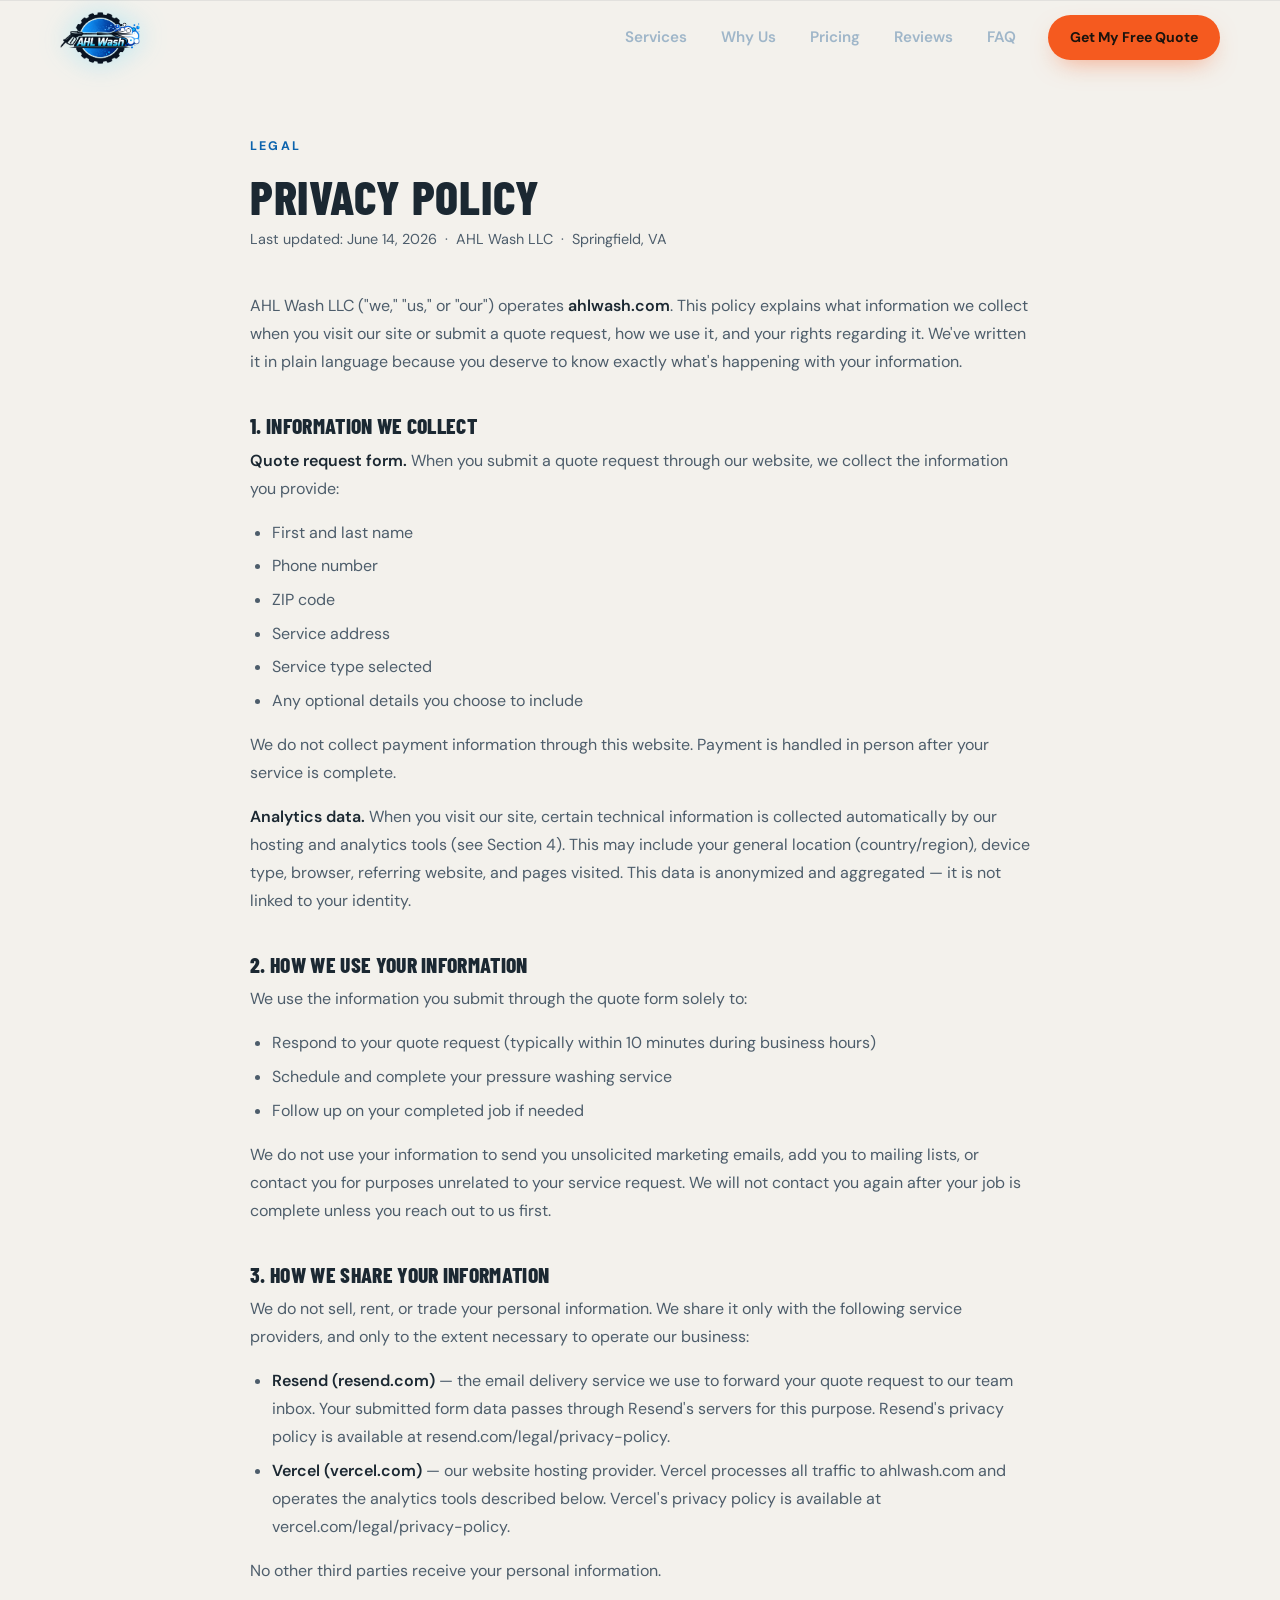
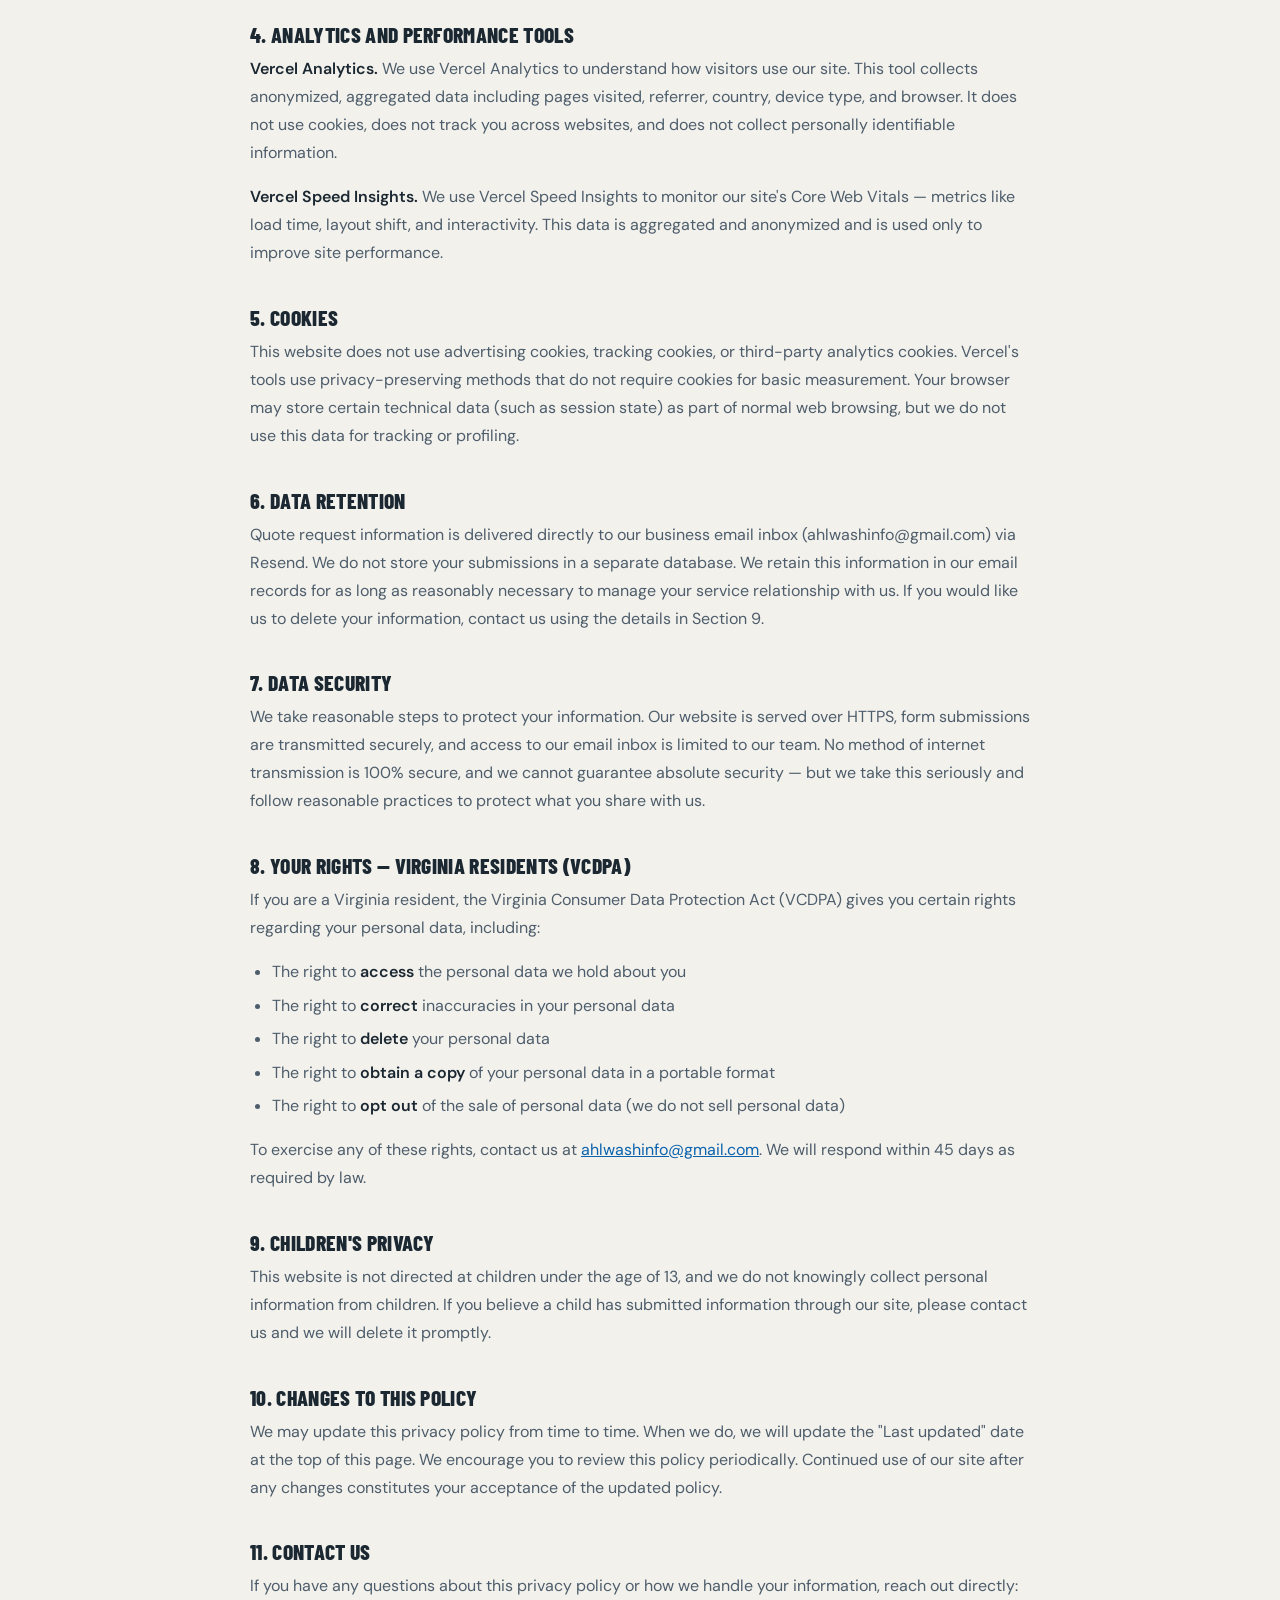
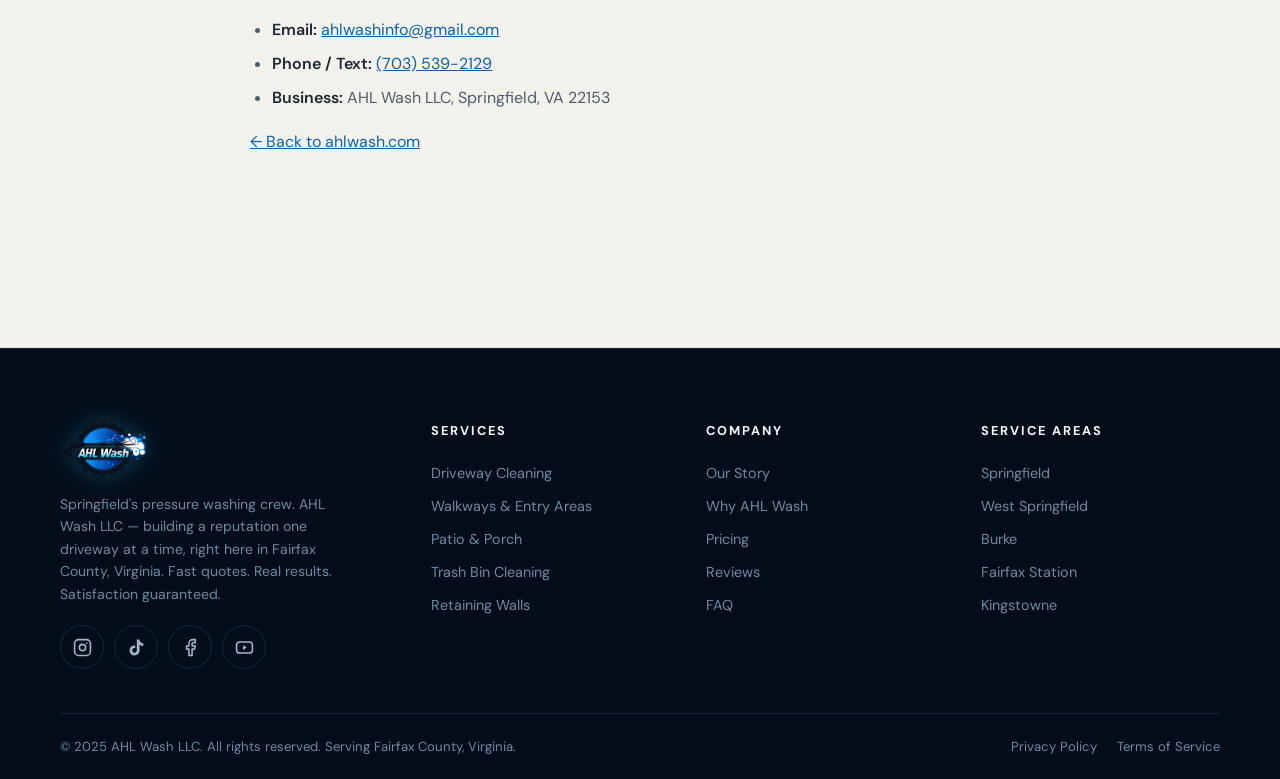
==== privacy.html @ 6c6d65f2 "Add privacy policy page and wire up footer link - privacy.html: full VCDPA-compliant policy covering" ====
<!DOCTYPE html>
<html lang="en">
<head>
  <meta charset="UTF-8">
  <meta name="viewport" content="width=device-width, initial-scale=1.0">
  <title>Privacy Policy | AHL Wash LLC</title>
  <meta name="description" content="Privacy policy for AHL Wash LLC — Springfield, VA pressure washing. Learn how we collect, use, and protect your information.">
  <meta name="robots" content="noindex, follow">
  <link rel="canonical" href="https://ahlwash.com/privacy.html">
  <link rel="icon" type="image/png" href="AHL_Wash.png">

  <link rel="preconnect" href="https://fonts.googleapis.com">
  <link rel="preconnect" href="https://fonts.gstatic.com" crossorigin>
  <link href="https://fonts.googleapis.com/css2?family=Barlow+Condensed:wght@600;700;800;900&family=DM+Sans:wght@300;400;500;600;700&display=swap" rel="stylesheet">

  <link rel="stylesheet" href="styles.css">
</head>
<body>

<a class="skip-link" href="#main">Skip to content</a>

<!-- ============ NAV ============ -->
<header class="nav" id="nav">
  <div class="nav-inner container">
    <a href="/" class="brand" aria-label="AHL Wash — home">
      <img src="AHL_Wash_Transparent.png" alt="AHL Wash logo">
    </a>

    <nav class="nav-links" id="navLinks" aria-label="Main navigation">
      <a href="/#services">Services</a>
      <a href="/#why-us">Why Us</a>
      <a href="/#pricing">Pricing</a>
      <a href="/#testimonials">Reviews</a>
      <a href="/#faq">FAQ</a>
      <a href="/#quote" class="btn btn-primary nav-cta">Get My Free Quote</a>
    </nav>

    <button class="hamburger" id="hamburger" aria-label="Open menu" aria-expanded="false" aria-controls="navLinks">
      <span></span><span></span><span></span>
    </button>
  </div>
</header>

<main id="main">

<section class="section light">
  <div class="container">
    <div class="prose">
      <p class="tag">Legal</p>
      <h1>Privacy Policy</h1>
      <p class="prose-meta">Last updated: June 14, 2026 &nbsp;·&nbsp; AHL Wash LLC &nbsp;·&nbsp; Springfield, VA</p>

      <p>AHL Wash LLC ("we," "us," or "our") operates <strong>ahlwash.com</strong>. This policy explains what information we collect when you visit our site or submit a quote request, how we use it, and your rights regarding it. We've written it in plain language because you deserve to know exactly what's happening with your information.</p>

      <h2>1. Information We Collect</h2>
      <p><strong>Quote request form.</strong> When you submit a quote request through our website, we collect the information you provide:</p>
      <ul>
        <li>First and last name</li>
        <li>Phone number</li>
        <li>ZIP code</li>
        <li>Service address</li>
        <li>Service type selected</li>
        <li>Any optional details you choose to include</li>
      </ul>
      <p>We do not collect payment information through this website. Payment is handled in person after your service is complete.</p>

      <p><strong>Analytics data.</strong> When you visit our site, certain technical information is collected automatically by our hosting and analytics tools (see Section 4). This may include your general location (country/region), device type, browser, referring website, and pages visited. This data is anonymized and aggregated — it is not linked to your identity.</p>

      <h2>2. How We Use Your Information</h2>
      <p>We use the information you submit through the quote form solely to:</p>
      <ul>
        <li>Respond to your quote request (typically within 10 minutes during business hours)</li>
        <li>Schedule and complete your pressure washing service</li>
        <li>Follow up on your completed job if needed</li>
      </ul>
      <p>We do not use your information to send you unsolicited marketing emails, add you to mailing lists, or contact you for purposes unrelated to your service request. We will not contact you again after your job is complete unless you reach out to us first.</p>

      <h2>3. How We Share Your Information</h2>
      <p>We do not sell, rent, or trade your personal information. We share it only with the following service providers, and only to the extent necessary to operate our business:</p>
      <ul>
        <li><strong>Resend (resend.com)</strong> — the email delivery service we use to forward your quote request to our team inbox. Your submitted form data passes through Resend's servers for this purpose. Resend's privacy policy is available at resend.com/legal/privacy-policy.</li>
        <li><strong>Vercel (vercel.com)</strong> — our website hosting provider. Vercel processes all traffic to ahlwash.com and operates the analytics tools described below. Vercel's privacy policy is available at vercel.com/legal/privacy-policy.</li>
      </ul>
      <p>No other third parties receive your personal information.</p>

      <h2>4. Analytics and Performance Tools</h2>
      <p><strong>Vercel Analytics.</strong> We use Vercel Analytics to understand how visitors use our site. This tool collects anonymized, aggregated data including pages visited, referrer, country, device type, and browser. It does not use cookies, does not track you across websites, and does not collect personally identifiable information.</p>
      <p><strong>Vercel Speed Insights.</strong> We use Vercel Speed Insights to monitor our site's Core Web Vitals — metrics like load time, layout shift, and interactivity. This data is aggregated and anonymized and is used only to improve site performance.</p>

      <h2>5. Cookies</h2>
      <p>This website does not use advertising cookies, tracking cookies, or third-party analytics cookies. Vercel's tools use privacy-preserving methods that do not require cookies for basic measurement. Your browser may store certain technical data (such as session state) as part of normal web browsing, but we do not use this data for tracking or profiling.</p>

      <h2>6. Data Retention</h2>
      <p>Quote request information is delivered directly to our business email inbox (ahlwashinfo@gmail.com) via Resend. We do not store your submissions in a separate database. We retain this information in our email records for as long as reasonably necessary to manage your service relationship with us. If you would like us to delete your information, contact us using the details in Section 9.</p>

      <h2>7. Data Security</h2>
      <p>We take reasonable steps to protect your information. Our website is served over HTTPS, form submissions are transmitted securely, and access to our email inbox is limited to our team. No method of internet transmission is 100% secure, and we cannot guarantee absolute security — but we take this seriously and follow reasonable practices to protect what you share with us.</p>

      <h2>8. Your Rights — Virginia Residents (VCDPA)</h2>
      <p>If you are a Virginia resident, the Virginia Consumer Data Protection Act (VCDPA) gives you certain rights regarding your personal data, including:</p>
      <ul>
        <li>The right to <strong>access</strong> the personal data we hold about you</li>
        <li>The right to <strong>correct</strong> inaccuracies in your personal data</li>
        <li>The right to <strong>delete</strong> your personal data</li>
        <li>The right to <strong>obtain a copy</strong> of your personal data in a portable format</li>
        <li>The right to <strong>opt out</strong> of the sale of personal data (we do not sell personal data)</li>
      </ul>
      <p>To exercise any of these rights, contact us at <a href="mailto:ahlwashinfo@gmail.com">ahlwashinfo@gmail.com</a>. We will respond within 45 days as required by law.</p>

      <h2>9. Children's Privacy</h2>
      <p>This website is not directed at children under the age of 13, and we do not knowingly collect personal information from children. If you believe a child has submitted information through our site, please contact us and we will delete it promptly.</p>

      <h2>10. Changes to This Policy</h2>
      <p>We may update this privacy policy from time to time. When we do, we will update the "Last updated" date at the top of this page. We encourage you to review this policy periodically. Continued use of our site after any changes constitutes your acceptance of the updated policy.</p>

      <h2>11. Contact Us</h2>
      <p>If you have any questions about this privacy policy or how we handle your information, reach out directly:</p>
      <ul>
        <li><strong>Email:</strong> <a href="mailto:ahlwashinfo@gmail.com">ahlwashinfo@gmail.com</a></li>
        <li><strong>Phone / Text:</strong> <a href="tel:+17035392129">(703) 539-2129</a></li>
        <li><strong>Business:</strong> AHL Wash LLC, Springfield, VA 22153</li>
      </ul>

      <p><a href="/">← Back to ahlwash.com</a></p>
    </div>
  </div>
</section>

</main>

<!-- ============ FOOTER ============ -->
<footer class="footer">
  <div class="container footer-grid">
    <div class="footer-brand">
      <a href="/" aria-label="AHL Wash — home">
        <img src="AHL_Wash_Transparent.png" alt="AHL Wash logo">
      </a>
      <p>Springfield's pressure washing crew. AHL Wash LLC — building a reputation one driveway at a time, right here in Fairfax County, Virginia. Fast quotes. Real results. Satisfaction guaranteed.</p>
      <div class="socials">
        <a href="https://instagram.com/ahlwash" aria-label="Instagram" target="_blank" rel="noopener">
          <svg viewBox="0 0 24 24" aria-hidden="true"><rect x="2" y="2" width="20" height="20" rx="5"/><circle cx="12" cy="12" r="4"/><circle cx="17.5" cy="6.5" r="1" fill="currentColor" stroke="none"/></svg>
        </a>
        <a href="#" aria-label="TikTok" target="_blank" rel="noopener">
          <svg viewBox="0 0 24 24" aria-hidden="true" class="fill"><path d="M19.59 6.69a4.83 4.83 0 0 1-3.77-4.25V2h-3.45v13.67a2.89 2.89 0 0 1-5.2 1.74 2.89 2.89 0 0 1 2.31-4.64 2.93 2.93 0 0 1 .88.13V9.4a6.84 6.84 0 0 0-1-.05A6.33 6.33 0 0 0 5 20.1a6.34 6.34 0 0 0 10.86-4.43v-7a8.16 8.16 0 0 0 4.77 1.52v-3.4a4.85 4.85 0 0 1-1-.1z"/></svg>
        </a>
        <a href="#" aria-label="Facebook" target="_blank" rel="noopener">
          <svg viewBox="0 0 24 24" aria-hidden="true"><path d="M18 2h-3a5 5 0 0 0-5 5v3H7v4h3v8h4v-8h3l1-4h-4V7a1 1 0 0 1 1-1h3z"/></svg>
        </a>
        <a href="#" aria-label="YouTube" target="_blank" rel="noopener">
          <svg viewBox="0 0 24 24" aria-hidden="true"><rect x="2" y="5" width="20" height="14" rx="4"/><path d="m10 9 5 3-5 3z" fill="currentColor" stroke="none"/></svg>
        </a>
      </div>
    </div>

    <nav class="footer-col" aria-label="Services">
      <h4>Services</h4>
      <a href="/#services">Driveway Cleaning</a>
      <a href="/#services">Walkways &amp; Entry Areas</a>
      <a href="/#services">Patio &amp; Porch</a>
      <a href="/#services">Trash Bin Cleaning</a>
      <a href="/#services">Retaining Walls</a>
    </nav>

    <nav class="footer-col" aria-label="Company">
      <h4>Company</h4>
      <a href="/#about">Our Story</a>
      <a href="/#why-us">Why AHL Wash</a>
      <a href="/#pricing">Pricing</a>
      <a href="/#testimonials">Reviews</a>
      <a href="/#faq">FAQ</a>
    </nav>

    <nav class="footer-col" aria-label="Service areas">
      <h4>Service Areas</h4>
      <a href="/#areas">Springfield</a>
      <a href="/#areas">West Springfield</a>
      <a href="/#areas">Burke</a>
      <a href="/#areas">Fairfax Station</a>
      <a href="/#areas">Kingstowne</a>
    </nav>
  </div>

  <div class="container footer-bottom">
    <p>© 2025 AHL Wash LLC. All rights reserved. Serving Fairfax County, Virginia.</p>
    <div class="footer-legal">
      <a href="/privacy.html">Privacy Policy</a>
      <a href="#">Terms of Service</a>
    </div>
  </div>
</footer>

<script src="script.js"></script>
<script defer src="/_vercel/insights/script.js"></script>
<script defer src="/_vercel/speed-insights/script.js"></script>
</body>
</html>
---- styles.css ----
/* ============================================================
   AHL WASH — ahlwash.com
   Premium industrial-meets-tech · dark navy / blue / cyan
   Mobile-first · Barlow Condensed (display) + DM Sans (body)
   ============================================================ */

:root {
  --bg-0: #04101f;
  --bg-1: #071a2d;
  --bg-2: #0c2338;
  --bg-card: #0d2236;
  --ink: #f2f7fc;
  --muted: #9fb6c9;
  --muted-2: #6d8aa3;
  --cyan: #38cdf8;
  --blue: #1f7ae0;
  --blue-deep: #0b4fb3;
  --gradient: linear-gradient(135deg, #38cdf8 0%, #1f7ae0 100%);
  --line: rgba(94, 170, 228, 0.16);
  --line-strong: rgba(56, 205, 248, 0.4);
  --danger: #ff7676;
  --glow: 0 0 50px -12px rgba(56, 205, 248, 0.22);
  --shadow: 0 24px 60px -24px rgba(0, 0, 0, 0.65);
  /* light "clean concrete" sections */
  --paper: #f3f1ec;
  --paper-card: #ffffff;
  --ink-d: #1b2832;
  --muted-d: #4d5d6b;
  --line-d: rgba(27, 40, 50, 0.13);
  --blue-link: #0b63ad;
  --shadow-light: 0 14px 34px -16px rgba(27, 40, 50, 0.25);
  /* safety orange — action color */
  --orange: #f55a1f;
  --orange-hover: #e04e15;
  --orange-ink: #1b130d;
  --orange-deep: #c2410c;
  --radius: 16px;
  --font-display: "Barlow Condensed", "Arial Narrow", sans-serif;
  --font-body: "DM Sans", system-ui, sans-serif;
  --nav-h: 76px;
}

/* ---------- Reset / base ---------- */
*, *::before, *::after { box-sizing: border-box; margin: 0; padding: 0; }

html {
  scroll-behavior: smooth;
  scroll-padding-top: calc(var(--nav-h) + 12px);
}

body {
  background: var(--bg-0);
  color: var(--ink);
  font-family: var(--font-body);
  font-size: 1rem;
  line-height: 1.6;
  -webkit-font-smoothing: antialiased;
  overflow-x: hidden;
}

img { max-width: 100%; display: block; }

a { color: var(--cyan); text-decoration: none; }

h1, h2, h3 {
  font-family: var(--font-display);
  text-transform: uppercase;
  letter-spacing: 0.015em;
  line-height: 1.05;
  font-weight: 800;
}

ul[role="list"], ol[role="list"] { list-style: none; }

button { font: inherit; color: inherit; background: none; border: 0; cursor: pointer; }

:focus-visible {
  outline: 2px solid var(--cyan);
  outline-offset: 3px;
  border-radius: 4px;
}

::selection { background: rgba(56, 205, 248, 0.35); }

.container { width: min(1160px, 92%); margin-inline: auto; }

.skip-link {
  position: absolute; top: -60px; left: 16px; z-index: 200;
  background: var(--bg-2); color: var(--ink);
  padding: 12px 18px; border-radius: 8px; border: 1px solid var(--line-strong);
  transition: top 0.2s ease;
}
.skip-link:focus { top: 12px; }

/* ---------- Buttons ---------- */
.btn {
  display: inline-flex; align-items: center; justify-content: center; gap: 8px;
  font-family: var(--font-body); font-weight: 700; font-size: 0.95rem;
  padding: 14px 26px; border-radius: 999px; min-height: 48px;
  cursor: pointer; border: 0; text-align: center;
  transition: transform 0.2s ease, box-shadow 0.25s ease, background 0.25s ease, border-color 0.25s ease;
}
.btn-primary {
  background: var(--orange); color: var(--orange-ink);
  box-shadow: 0 10px 26px -10px rgba(245, 90, 31, 0.55);
}
.btn-primary:hover {
  transform: translateY(-2px);
  background: var(--orange-hover);
  box-shadow: 0 14px 32px -10px rgba(245, 90, 31, 0.6);
}
.btn-ghost {
  background: transparent; color: var(--ink);
  border: 1px solid var(--line-strong);
}
.btn-ghost:hover {
  transform: translateY(-2px);
  border-color: var(--cyan);
  box-shadow: var(--glow);
}
.btn-block { width: 100%; }

/* ---------- Badges / tags ---------- */
.badge {
  display: inline-flex; align-items: center; gap: 8px;
  font-size: 0.78rem; font-weight: 700; letter-spacing: 0.12em; text-transform: uppercase;
  color: var(--cyan);
  background: rgba(56, 205, 248, 0.08);
  border: 1px solid rgba(56, 205, 248, 0.3);
  border-radius: 999px;
  padding: 8px 16px;
}
.badge .ico { width: 14px; height: 14px; }
.badge-dot {
  width: 8px; height: 8px; border-radius: 50%;
  background: var(--orange);
  box-shadow: 0 0 10px 2px rgba(245, 90, 31, 0.6);
  animation: pulse 2.2s ease-in-out infinite;
}
@keyframes pulse {
  0%, 100% { opacity: 1; }
  50% { opacity: 0.45; }
}

.tag {
  font-size: 0.78rem; font-weight: 700; letter-spacing: 0.18em; text-transform: uppercase;
  color: var(--cyan); margin-bottom: 10px;
}

/* ---------- Icons ---------- */
.ico, .card-icon svg, .tile-icon svg, .stars svg, .socials svg, .chev,
.ba-placeholder svg, .success-check svg {
  fill: none; stroke: currentColor; stroke-width: 2;
  stroke-linecap: round; stroke-linejoin: round;
}
.stars svg { fill: #ffc24b; stroke: none; }

/* ---------- Sections ---------- */
.section { padding-block: clamp(72px, 9vw, 116px); }
.section.alt { background: var(--bg-1); }

.section-head { text-align: center; max-width: 720px; margin: 0 auto clamp(40px, 5vw, 64px); }
.section-head h2 { font-size: clamp(2.1rem, 5vw, 3.1rem); }
.section-sub { color: var(--muted); margin-top: 14px; font-size: 1.02rem; }

/* ---------- Reveal animations ---------- */
.reveal {
  opacity: 0;
  transform: translateY(26px);
  transition: opacity 0.65s ease, transform 0.65s ease;
}
.reveal.visible { opacity: 1; transform: none; }
.delay-1 { transition-delay: 0.1s; }
.delay-2 { transition-delay: 0.2s; }
.delay-3 { transition-delay: 0.3s; }

/* ============================================================
   NAV
   ============================================================ */
.nav {
  position: fixed; inset: 0 0 auto 0; z-index: 100;
  height: var(--nav-h);
  background: transparent;
  transition: background 0.35s ease, box-shadow 0.35s ease, border-color 0.35s ease;
  border-bottom: 1px solid transparent;
}
.nav.scrolled {
  background: rgba(4, 14, 27, 0.88);
  backdrop-filter: blur(14px);
  -webkit-backdrop-filter: blur(14px);
  border-bottom-color: var(--line);
  box-shadow: 0 12px 30px -18px rgba(0, 0, 0, 0.8);
}

.nav-inner { display: flex; align-items: center; justify-content: space-between; height: 100%; }

.brand { display: inline-flex; align-items: center; min-height: 44px; }
.brand img {
  height: 52px; width: auto;
  filter: drop-shadow(0 0 14px rgba(56, 205, 248, 0.35));
}
.brand-fallback, .footer-brand .brand-fallback {
  font-family: var(--font-display);
  font-size: 1.7rem; font-weight: 800; text-transform: uppercase; letter-spacing: 0.04em;
  color: var(--ink); align-items: center;
}
.brand-fallback b {
  background: var(--gradient);
  -webkit-background-clip: text; background-clip: text;
  -webkit-text-fill-color: transparent; color: transparent;
}

.nav-links {
  position: fixed; inset: var(--nav-h) 0 auto 0; z-index: 99;
  display: flex; flex-direction: column; gap: 4px;
  background: rgba(4, 14, 27, 0.97);
  backdrop-filter: blur(16px);
  -webkit-backdrop-filter: blur(16px);
  border-bottom: 1px solid var(--line);
  padding: 18px clamp(16px, 6vw, 40px) 26px;
  transform: translateY(-130%);
  transition: transform 0.35s ease;
  visibility: hidden;
}
.nav-links.open { transform: none; visibility: visible; }
.nav-links a:not(.btn) {
  color: var(--muted); font-weight: 600; font-size: 1.05rem;
  padding: 12px 4px; border-radius: 8px;
  transition: color 0.2s ease;
}
.nav-links a:not(.btn):hover, .nav-links a.active { color: var(--cyan); }
.nav-cta { margin-top: 10px; }

.hamburger {
  display: flex; flex-direction: column; justify-content: center; gap: 5px;
  width: 48px; height: 48px; padding: 12px;
  border-radius: 10px;
}
.hamburger span {
  display: block; height: 2px; width: 100%;
  background: var(--ink); border-radius: 2px;
  transition: transform 0.3s ease, opacity 0.3s ease;
}
.hamburger.open span:nth-child(1) { transform: translateY(7px) rotate(45deg); }
.hamburger.open span:nth-child(2) { opacity: 0; }
.hamburger.open span:nth-child(3) { transform: translateY(-7px) rotate(-45deg); }

body.no-scroll { overflow: hidden; }

@media (min-width: 1024px) {
  .nav-links {
    position: static; flex-direction: row; align-items: center; gap: 30px;
    background: none; border: 0; padding: 0;
    transform: none; visibility: visible;
    backdrop-filter: none; -webkit-backdrop-filter: none;
  }
  .nav-links a:not(.btn) { font-size: 0.95rem; padding: 6px 2px; }
  .nav-cta { margin-top: 0; padding: 11px 22px; min-height: 44px; font-size: 0.88rem; }
  .hamburger { display: none; }
}

/* ============================================================
   HERO — QUOTE-FIRST LANDING
   ============================================================ */
.hero {
  position: relative;
  min-height: 100svh;
  display: flex; align-items: center;
  padding-top: calc(var(--nav-h) + 36px);
  padding-bottom: 72px;
  background:
    radial-gradient(900px 500px at 85% -10%, rgba(31, 122, 224, 0.25), transparent 65%),
    linear-gradient(112deg, rgba(4, 16, 31, 0.94) 0%, rgba(4, 16, 31, 0.86) 45%, rgba(5, 26, 49, 0.82) 100%),
    url("images/our-setup.jpg") center 70% / cover no-repeat,
    var(--bg-0);
  overflow: hidden;
}
#particles {
  position: absolute; inset: 0;
  width: 100%; height: 100%;
  pointer-events: none;
}
.hero-inner {
  position: relative; z-index: 1;
  display: grid; gap: 48px;
  align-items: center;
}

.hero-copy .badge { margin-bottom: 22px; }

.hero h1 {
  font-size: clamp(2.7rem, 8.5vw, 4.4rem);
  line-height: 0.96;
}
.grad {
  background: var(--gradient);
  -webkit-background-clip: text; background-clip: text;
  -webkit-text-fill-color: transparent; color: transparent;
}

.hero-sub {
  color: var(--muted); font-size: 1.08rem; max-width: 520px;
  margin-top: 18px;
}

.trust {
  display: flex; flex-wrap: wrap; gap: 12px 22px;
  margin-top: 22px;
}
.trust li {
  display: inline-flex; align-items: center; gap: 8px;
  font-size: 0.92rem; font-weight: 600; color: var(--ink);
}
.trust .ico { width: 17px; height: 17px; color: var(--cyan); flex-shrink: 0; }

.hero-guarantee {
  margin-top: 28px;
  background: linear-gradient(160deg, rgba(13, 34, 54, 0.85), rgba(7, 22, 37, 0.9));
  border: 1px solid var(--line);
  border-left: 3px solid var(--cyan);
  border-radius: 12px;
  padding: 20px 22px;
  max-width: 520px;
}
.hg-badge {
  display: inline-flex; align-items: center; gap: 7px;
  font-size: 0.72rem; font-weight: 700; letter-spacing: 0.14em; text-transform: uppercase;
  color: var(--cyan); margin-bottom: 8px;
}
.hg-badge .ico { width: 13px; height: 13px; fill: var(--cyan); stroke: none; }
.hero-guarantee h2 { font-size: 1.5rem; margin-bottom: 6px; }
.hero-guarantee p { color: var(--muted); font-size: 0.92rem; }

.hero-more {
  display: inline-block; margin-top: 26px;
  color: var(--muted); font-weight: 600; font-size: 0.95rem;
  transition: color 0.2s ease;
}
.hero-more:hover { color: var(--cyan); }

/* ---------- Quote card ---------- */
.quote-card {
  position: relative;
  background: linear-gradient(165deg, rgba(14, 35, 56, 0.94), rgba(7, 21, 36, 0.97));
  border: 1px solid rgba(94, 170, 228, 0.25);
  border-radius: 20px;
  padding: clamp(24px, 4vw, 38px);
  box-shadow: var(--shadow), 0 0 70px -24px rgba(56, 205, 248, 0.35);
}
.quote-card::before {
  content: "";
  position: absolute; top: 0; left: 24px; right: 24px; height: 3px;
  background: var(--gradient);
  border-radius: 0 0 6px 6px;
}
.quote-title { font-size: clamp(1.7rem, 3.4vw, 2.2rem); }
.quote-sub { color: var(--muted); font-size: 0.94rem; margin: 10px 0 24px; }

.form-grid { display: grid; grid-template-columns: 1fr 1fr; gap: 14px 14px; }
.field { display: flex; flex-direction: column; }
.field.full { grid-column: 1 / -1; }

.field label {
  font-size: 0.74rem; font-weight: 700; letter-spacing: 0.08em; text-transform: uppercase;
  color: var(--muted); margin-bottom: 7px;
}
.field .optional { color: var(--muted-2); text-transform: none; letter-spacing: 0; font-weight: 500; }

.field input, .field select, .field textarea {
  font-family: var(--font-body); font-size: 16px;
  color: var(--ink);
  background: rgba(4, 16, 31, 0.65);
  border: 1px solid rgba(120, 165, 200, 0.28);
  border-radius: 10px;
  padding: 13px 14px;
  min-height: 48px;
  width: 100%;
  transition: border-color 0.2s ease, box-shadow 0.2s ease;
}
.field textarea { resize: vertical; min-height: 84px; }
.field input::placeholder, .field textarea::placeholder { color: var(--muted-2); }
.field input:focus, .field select:focus, .field textarea:focus {
  outline: none;
  border-color: var(--cyan);
  box-shadow: 0 0 0 3px rgba(56, 205, 248, 0.18);
}
.field select {
  appearance: none; -webkit-appearance: none;
  background-image: url("data:image/svg+xml,%3Csvg xmlns='http://www.w3.org/2000/svg' width='16' height='16' viewBox='0 0 24 24' fill='none' stroke='%239fb6c9' stroke-width='2' stroke-linecap='round' stroke-linejoin='round'%3E%3Cpath d='m6 9 6 6 6-6'/%3E%3C/svg%3E");
  background-repeat: no-repeat;
  background-position: right 14px center;
  padding-right: 40px;
}
.field select:invalid { color: var(--muted-2); }

.field.invalid input, .field.invalid select { border-color: var(--danger); }
.err { color: var(--danger); font-size: 0.78rem; margin-top: 5px; min-height: 0; }

.hp { position: absolute; left: -9999px; opacity: 0; height: 0; overflow: hidden; }

#quoteForm .btn-block { margin-top: 20px; font-size: 1.02rem; padding: 16px 26px; }

.form-fail {
  margin-top: 14px; font-size: 0.88rem; color: var(--danger);
  background: rgba(255, 118, 118, 0.08);
  border: 1px solid rgba(255, 118, 118, 0.3);
  border-radius: 10px; padding: 12px 14px;
}
.form-note { margin-top: 16px; font-size: 0.85rem; color: var(--muted); text-align: center; }
.form-note strong { color: var(--ink); }

/* Success state */
.form-success { text-align: center; padding: 36px 10px 24px; }
.success-check {
  width: 72px; height: 72px; margin: 0 auto 20px;
  display: flex; align-items: center; justify-content: center;
  background: var(--gradient); border-radius: 50%;
  box-shadow: var(--glow);
}
.success-check svg { width: 34px; height: 34px; color: #02101e; stroke-width: 3; }
.form-success h3 { font-size: 1.7rem; margin-bottom: 10px; }
.form-success p { color: var(--muted); font-size: 0.95rem; max-width: 380px; margin-inline: auto; }
.success-note { margin-top: 14px; }
.success-note strong { color: var(--ink); }

@media (min-width: 1024px) {
  .hero-inner { grid-template-columns: 1.05fr 0.95fr; gap: 56px; }
}

/* ============================================================
   STATS BAR
   ============================================================ */
.stats {
  background:
    linear-gradient(180deg, rgba(7, 26, 45, 0.93), rgba(4, 16, 31, 0.95)),
    url("images/line-texture.jpg") center / cover no-repeat,
    var(--bg-1);
  border-block: 1px solid var(--line);
  padding-block: 38px;
}
.stats-grid {
  display: grid; grid-template-columns: repeat(2, 1fr); gap: 28px 16px;
  text-align: center;
}
.stat-num {
  display: block;
  font-family: var(--font-display); font-weight: 800; font-size: clamp(2rem, 5vw, 2.7rem);
  color: #4fc9f5;
  line-height: 1.1;
}
.stat-label {
  display: block; margin-top: 4px;
  font-size: 0.78rem; font-weight: 600; letter-spacing: 0.12em; text-transform: uppercase;
  color: var(--muted);
}
@media (min-width: 768px) { .stats-grid { grid-template-columns: repeat(4, 1fr); } }

/* ============================================================
   SERVICES
   ============================================================ */
.services-grid { display: grid; gap: 20px; }

.card {
  position: relative;
  display: flex; flex-direction: column;
  background: var(--bg-card);
  border: 1px solid var(--line);
  border-radius: var(--radius);
  padding: 28px 26px 24px;
  overflow: hidden;
  transition: transform 0.25s ease, border-color 0.25s ease, box-shadow 0.3s ease;
}
.card::before {
  content: "";
  position: absolute; top: 0; left: 0; right: 0; height: 3px;
  background: var(--gradient);
  transform: scaleX(0); transform-origin: left;
  transition: transform 0.35s ease;
}
.card:hover {
  transform: translateY(-5px);
  border-color: var(--line-strong);
  box-shadow: var(--shadow), var(--glow);
}
.card:hover::before { transform: scaleX(1); }

.card-badge {
  position: absolute; top: 18px; right: 18px;
  font-size: 0.62rem; font-weight: 700; letter-spacing: 0.12em; text-transform: uppercase;
  color: var(--cyan);
  background: rgba(56, 205, 248, 0.1);
  border: 1px solid rgba(56, 205, 248, 0.28);
  border-radius: 999px;
  padding: 4px 10px;
}
.card-icon {
  width: 50px; height: 50px;
  display: flex; align-items: center; justify-content: center;
  background: rgba(56, 205, 248, 0.08);
  border: 1px solid rgba(56, 205, 248, 0.25);
  border-radius: 13px;
  color: var(--cyan);
  margin-bottom: 18px;
}
.card-icon svg { width: 25px; height: 25px; }
.card h3 { font-size: 1.45rem; margin-bottom: 10px; }
.card p { color: var(--muted); font-size: 0.93rem; flex-grow: 1; }
.card-price {
  flex-grow: 0 !important;
  margin-top: 18px; padding-top: 14px;
  border-top: 1px solid var(--line);
  color: var(--cyan) !important; font-weight: 700; font-size: 0.95rem !important;
}

@media (min-width: 640px) { .services-grid { grid-template-columns: repeat(2, 1fr); } }
@media (min-width: 1024px) { .services-grid { grid-template-columns: repeat(3, 1fr); } }

/* ============================================================
   WHY AHL WASH
   ============================================================ */
.why-grid { display: grid; gap: 28px; }

.why-tiles { display: grid; gap: 16px; }
.tile {
  background: var(--bg-card);
  border: 1px solid var(--line);
  border-radius: 14px;
  padding: 22px 20px;
  transition: transform 0.25s ease, border-color 0.25s ease, box-shadow 0.3s ease;
}
.tile:hover {
  transform: translateY(-3px);
  border-color: var(--line-strong);
  box-shadow: var(--glow);
}
.tile-icon {
  width: 40px; height: 40px;
  display: flex; align-items: center; justify-content: center;
  background: rgba(56, 205, 248, 0.08);
  border: 1px solid rgba(56, 205, 248, 0.25);
  border-radius: 10px;
  color: var(--cyan);
  margin-bottom: 12px;
}
.tile-icon svg { width: 20px; height: 20px; }
.tile h3 { font-size: 1.15rem; margin-bottom: 6px; }
.tile p { color: var(--muted); font-size: 0.87rem; }

.why-right { display: grid; gap: 20px; align-content: start; }

.guar-box {
  background: linear-gradient(160deg, rgba(11, 79, 179, 0.25), rgba(7, 21, 36, 0.9)), var(--bg-card);
  border: 1px solid var(--line-strong);
  border-radius: var(--radius);
  padding: 30px 28px;
  box-shadow: 0 0 60px -22px rgba(56, 205, 248, 0.4);
}
.guar-box .badge { margin-bottom: 16px; }
.guar-box .badge .ico { fill: var(--cyan); stroke: none; }
.guar-box h3 { font-size: clamp(1.7rem, 3vw, 2.1rem); margin-bottom: 12px; }
.guar-box p { color: var(--muted); font-size: 0.95rem; }
.guar-note {
  margin-top: 14px; padding-top: 14px;
  border-top: 1px solid var(--line);
  font-size: 0.85rem !important; color: var(--muted-2) !important;
}

.how-box {
  background: var(--bg-card);
  border: 1px solid var(--line);
  border-radius: var(--radius);
  padding: 28px;
}
.how-box > h3 { font-size: 1.4rem; margin-bottom: 20px; }
.steps { display: grid; gap: 18px; }
.steps li { display: flex; gap: 16px; align-items: flex-start; }
.step-num {
  flex-shrink: 0;
  width: 38px; height: 38px;
  display: flex; align-items: center; justify-content: center;
  background: var(--gradient); color: #02101e;
  font-family: var(--font-display); font-weight: 800; font-size: 1.15rem;
  border-radius: 50%;
  box-shadow: 0 6px 18px -6px rgba(31, 122, 224, 0.7);
}
.steps h4 { font-family: var(--font-body); font-size: 0.98rem; font-weight: 700; }
.steps p { color: var(--muted); font-size: 0.87rem; }

.setup-card {
  background: var(--bg-card);
  border: 1px solid var(--line);
  border-radius: var(--radius);
  overflow: hidden;
  transition: transform 0.25s ease, border-color 0.25s ease, box-shadow 0.3s ease;
}
.setup-card:hover {
  transform: translateY(-3px);
  border-color: var(--line-strong);
  box-shadow: var(--shadow), var(--glow);
}
.setup-card img {
  width: 100%; aspect-ratio: 16 / 9; object-fit: cover;
}
.setup-card figcaption {
  padding: 14px 18px;
  color: var(--muted); font-size: 0.88rem;
  border-top: 1px solid var(--line);
}

@media (min-width: 560px) { .why-tiles { grid-template-columns: repeat(2, 1fr); } }
@media (min-width: 1024px) { .why-grid { grid-template-columns: 1.1fr 0.9fr; align-items: start; } }

/* ============================================================
   BEFORE / AFTER
   ============================================================ */
.ba-panel {
  position: relative;
  display: grid; gap: 0;
  border: 1px solid var(--line);
  border-radius: var(--radius);
  overflow: hidden;
  box-shadow: var(--shadow);
}
.ba-side { position: relative; aspect-ratio: 16 / 10; min-height: 240px; }
.ba-before {
  background:
    repeating-linear-gradient(135deg, rgba(255,255,255,0.025) 0 12px, transparent 12px 24px),
    linear-gradient(160deg, #2b3540, #161d24);
}
.ba-after {
  background:
    repeating-linear-gradient(135deg, rgba(255,255,255,0.04) 0 12px, transparent 12px 24px),
    linear-gradient(160deg, #0e3e6e, #0a2540);
}
.ba-label {
  position: absolute; top: 16px; left: 16px; z-index: 2;
  font-family: var(--font-display); font-weight: 800; font-size: 0.95rem;
  letter-spacing: 0.14em; text-transform: uppercase;
  padding: 6px 14px; border-radius: 999px;
}
.ba-before .ba-label { background: rgba(0, 0, 0, 0.55); color: #c9d4dd; border: 1px solid rgba(255,255,255,0.15); }
.ba-after .ba-label { background: var(--gradient); color: #02101e; }
.ba-img {
  position: absolute; inset: 0;
  width: 100%; height: 100%;
  object-fit: cover;
}
.ba-before .ba-img { filter: saturate(0.85) contrast(0.98); }
.ba-divider {
  position: absolute; z-index: 3;
  background: var(--gradient);
  box-shadow: 0 0 18px 2px rgba(56, 205, 248, 0.55);
}
.ba-caption {
  text-align: center; margin-top: 16px;
  color: var(--muted); font-size: 0.9rem;
}
.ba-foot { text-align: center; margin-top: 36px; }

/* mobile: stacked, horizontal divider */
.ba-divider { left: 8%; right: 8%; top: 50%; height: 3px; transform: translateY(-50%); border-radius: 3px; }

@media (min-width: 640px) {
  .ba-panel { grid-template-columns: 1fr 1fr; }
  .ba-divider { left: 50%; right: auto; top: 6%; bottom: 6%; width: 3px; height: auto; transform: translateX(-50%); }
}

/* mini before/after cards */
.ba-mini-grid { display: grid; gap: 20px; margin-top: 36px; }
.ba-mini {
  background: var(--bg-card);
  border: 1px solid var(--line);
  border-radius: var(--radius);
  overflow: hidden;
  transition: transform 0.25s ease, border-color 0.25s ease, box-shadow 0.3s ease;
}
.ba-mini:hover {
  transform: translateY(-4px);
  border-color: var(--line-strong);
  box-shadow: var(--shadow), var(--glow);
}
.ba-mini-imgs {
  position: relative;
  display: grid; grid-template-columns: 1fr 1fr;
}
.ba-mini-imgs::after {
  content: "";
  position: absolute; left: 50%; top: 0; bottom: 0; width: 2px;
  transform: translateX(-50%);
  background: var(--gradient);
  box-shadow: 0 0 12px 1px rgba(56, 205, 248, 0.5);
}
.ba-mini-imgs .ba-side { aspect-ratio: 1 / 1; min-height: 0; }
.ba-mini-imgs .ba-label {
  top: 12px; left: 12px;
  font-size: 0.72rem; padding: 4px 10px;
}
.ba-mini figcaption {
  padding: 14px 18px;
  color: var(--muted); font-size: 0.88rem;
  border-top: 1px solid var(--line);
}
@media (min-width: 768px) { .ba-mini-grid { grid-template-columns: 1fr 1fr; } }

/* ============================================================
   PRICING
   ============================================================ */
.pricing-grid { display: grid; gap: 22px; align-items: stretch; }

.price-card {
  position: relative;
  display: flex; flex-direction: column;
  background: var(--bg-card);
  border: 1px solid var(--line);
  border-radius: 18px;
  padding: 34px 28px 28px;
  transition: transform 0.25s ease, border-color 0.25s ease, box-shadow 0.3s ease;
}
.price-card:hover {
  transform: translateY(-5px);
  border-color: var(--line-strong);
  box-shadow: var(--shadow), var(--glow);
}
.price-card h3 { font-size: 1.6rem; }
.price-range {
  font-family: var(--font-display); font-weight: 800; font-size: 2.5rem;
  color: #4fc9f5;
  margin: 10px 0 6px;
  line-height: 1.1;
}
.price-desc { color: var(--muted); font-size: 0.92rem; margin-bottom: 20px; }

.includes { display: grid; gap: 10px; margin-bottom: 20px; }
.includes li {
  position: relative;
  padding-left: 28px;
  color: var(--ink); font-size: 0.92rem;
}
.includes li::before {
  content: "";
  position: absolute; left: 0; top: 3px;
  width: 17px; height: 17px;
  background-image: url("data:image/svg+xml,%3Csvg xmlns='http://www.w3.org/2000/svg' viewBox='0 0 24 24' fill='none' stroke='%2338cdf8' stroke-width='2.5' stroke-linecap='round' stroke-linejoin='round'%3E%3Cpath d='M20 6 9 17l-5-5'/%3E%3C/svg%3E");
  background-size: contain; background-repeat: no-repeat;
}

.best-for {
  margin-top: auto;
  padding-top: 16px; margin-bottom: 20px;
  border-top: 1px solid var(--line);
  color: var(--muted-2); font-size: 0.84rem;
}
.best-for strong { color: var(--muted); }

.price-card.featured {
  border-color: var(--line-strong);
  box-shadow: 0 0 70px -22px rgba(56, 205, 248, 0.5), var(--shadow);
  padding-top: 52px;
}
.pop-banner {
  position: absolute; top: 0; left: 0; right: 0;
  background: var(--orange); color: var(--orange-ink);
  font-size: 0.74rem; font-weight: 800; letter-spacing: 0.16em; text-transform: uppercase;
  text-align: center;
  padding: 9px 0;
  border-radius: 17px 17px 0 0;
}

.addons { margin-top: 44px; }
.addons-label {
  text-align: center;
  font-size: 0.8rem; font-weight: 700; letter-spacing: 0.16em; text-transform: uppercase;
  color: var(--muted); margin-bottom: 16px;
}
.addons-grid { display: grid; grid-template-columns: repeat(2, 1fr); gap: 12px; }
.addon {
  display: flex; flex-direction: column; gap: 4px; align-items: center;
  background: var(--bg-card);
  border: 1px solid var(--line);
  border-radius: 12px;
  padding: 16px 12px;
  text-align: center;
  transition: border-color 0.2s ease, box-shadow 0.25s ease;
}
.addon:hover { border-color: var(--line-strong); box-shadow: var(--glow); }
.addon span { font-size: 0.86rem; font-weight: 600; color: var(--ink); }
.addon strong { color: var(--cyan); font-size: 0.92rem; }

.pricing-note {
  display: flex; align-items: flex-start; justify-content: center; gap: 10px;
  margin-top: 32px;
  text-align: center;
  color: var(--muted); font-size: 0.9rem;
  max-width: 640px; margin-inline: auto;
}
.pricing-note .ico { width: 17px; height: 17px; flex-shrink: 0; margin-top: 3px; fill: #ffc24b; stroke: none; }

@media (min-width: 768px) { .addons-grid { grid-template-columns: repeat(4, 1fr); } }
@media (min-width: 1024px) {
  .pricing-grid { grid-template-columns: repeat(3, 1fr); }
  .price-card.featured { transform: scale(1.04); z-index: 1; }
  .price-card.featured:hover { transform: scale(1.04) translateY(-5px); }
}

/* ============================================================
   TESTIMONIALS
   ============================================================ */
.reviews-grid { display: grid; gap: 20px; }

.review {
  display: flex; flex-direction: column;
  background: var(--bg-card);
  border: 1px solid var(--line);
  border-radius: var(--radius);
  padding: 28px 26px;
  transition: transform 0.25s ease, border-color 0.25s ease, box-shadow 0.3s ease;
}
.review:hover {
  transform: translateY(-4px);
  border-color: var(--line-strong);
  box-shadow: var(--glow);
}
.stars { display: flex; gap: 3px; margin-bottom: 16px; }
.stars svg { width: 17px; height: 17px; }
.review blockquote {
  color: var(--muted); font-size: 0.95rem; font-style: normal;
  flex-grow: 1;
}
.review figcaption {
  margin-top: 18px; padding-top: 16px;
  border-top: 1px solid var(--line);
  display: flex; flex-direction: column; gap: 2px;
}
.review figcaption strong { font-size: 0.95rem; }
.review figcaption span { color: var(--muted-2); font-size: 0.82rem; }

@media (min-width: 900px) { .reviews-grid { grid-template-columns: repeat(3, 1fr); } }

/* ============================================================
   SERVICE AREAS
   ============================================================ */
.areas-pills {
  display: flex; flex-wrap: wrap; justify-content: center; gap: 12px;
  max-width: 860px; margin-inline: auto;
}
.pill {
  display: inline-flex; align-items: center; gap: 8px;
  background: var(--bg-card);
  border: 1px solid var(--line);
  border-radius: 999px;
  padding: 11px 20px;
  font-size: 0.92rem; font-weight: 600; color: var(--muted);
  transition: border-color 0.2s ease, color 0.2s ease, box-shadow 0.25s ease;
}
.pill:hover { border-color: var(--line-strong); color: var(--ink); box-shadow: var(--glow); }
.pill.primary {
  background: rgba(56, 205, 248, 0.1);
  border-color: var(--cyan);
  color: var(--cyan);
  font-weight: 700;
  box-shadow: 0 0 30px -10px rgba(56, 205, 248, 0.5);
}
.pill.primary .ico { width: 14px; height: 14px; fill: var(--cyan); stroke: none; }
.pill.muted { border-style: dashed; color: var(--muted-2); }

/* ============================================================
   FAQ
   ============================================================ */
.faq-list { max-width: 800px; margin-inline: auto; }

.faq-item {
  background: var(--bg-card);
  border: 1px solid var(--line);
  border-radius: 12px;
  margin-bottom: 12px;
  overflow: hidden;
  transition: border-color 0.25s ease;
}
.faq-item.open { border-color: var(--line-strong); }

.faq-q {
  display: flex; align-items: center; justify-content: space-between; gap: 16px;
  width: 100%;
  text-align: left;
  padding: 19px 22px;
  font-weight: 600; font-size: 1rem;
  min-height: 48px;
  transition: color 0.2s ease;
}
.faq-q:hover { color: var(--cyan); }
.chev { width: 19px; height: 19px; flex-shrink: 0; color: var(--cyan); transition: transform 0.3s ease; }
.faq-item.open .chev { transform: rotate(180deg); }

.faq-a { max-height: 0; overflow: hidden; transition: max-height 0.35s ease; }
.faq-a-inner { padding: 0 22px 20px; }
.faq-a-inner p { color: var(--muted); font-size: 0.93rem; }

/* ============================================================
   CONTACT BAR
   ============================================================ */
.contact-bar {
  background:
    linear-gradient(135deg, rgba(11, 79, 179, 0.88), rgba(8, 58, 126, 0.9) 55%, rgba(10, 45, 94, 0.93)),
    url("images/after-2.jpg") center 60% / cover no-repeat,
    var(--blue-deep);
  border-block: 1px solid rgba(56, 205, 248, 0.3);
  padding-block: 34px;
}
.contact-grid { display: grid; gap: 22px; }
.contact-item { display: flex; align-items: center; gap: 14px; }
.contact-item .ico {
  width: 38px; height: 38px; flex-shrink: 0;
  color: var(--cyan);
  background: rgba(4, 16, 31, 0.4);
  border: 1px solid rgba(56, 205, 248, 0.3);
  border-radius: 10px;
  padding: 9px;
}
.contact-item span {
  display: block;
  font-size: 0.72rem; font-weight: 700; letter-spacing: 0.12em; text-transform: uppercase;
  color: rgba(212, 232, 248, 0.7);
}
.contact-item strong { font-size: 0.95rem; color: #fff; }
.contact-item a { color: inherit; }
.contact-item a:hover { text-decoration: underline; }
.form-note a, .form-fail a, .success-note a { color: inherit; text-decoration: underline; }

@media (min-width: 640px) { .contact-grid { grid-template-columns: repeat(2, 1fr); } }
@media (min-width: 1100px) { .contact-grid { grid-template-columns: repeat(4, 1fr); } }

/* ============================================================
   FOOTER
   ============================================================ */
.footer {
  background: #030d19;
  border-top: 1px solid var(--line);
  padding-top: clamp(48px, 6vw, 72px);
}
.footer-grid { display: grid; gap: 36px; }

.footer-brand img {
  height: 56px; width: auto;
  filter: drop-shadow(0 0 12px rgba(56, 205, 248, 0.3));
}
.footer-brand p { color: var(--muted-2); font-size: 0.88rem; margin-top: 16px; max-width: 300px; }

.socials { display: flex; gap: 10px; margin-top: 20px; }
.socials a {
  display: flex; align-items: center; justify-content: center;
  width: 44px; height: 44px;
  border: 1px solid var(--line);
  border-radius: 50%;
  color: var(--muted);
  transition: color 0.2s ease, border-color 0.2s ease, box-shadow 0.25s ease, transform 0.2s ease;
}
.socials a:hover {
  color: var(--cyan); border-color: var(--cyan);
  box-shadow: var(--glow);
  transform: translateY(-2px);
}
.socials svg { width: 19px; height: 19px; }
.socials svg.fill { fill: currentColor; stroke: none; }

.footer-col h4 {
  font-family: var(--font-body);
  font-size: 0.8rem; font-weight: 700; letter-spacing: 0.16em; text-transform: uppercase;
  color: var(--ink);
  margin-bottom: 16px;
}
.footer-col a {
  display: block;
  color: var(--muted-2); font-size: 0.9rem;
  padding: 5px 0;
  transition: color 0.2s ease;
}
.footer-col a:hover { color: var(--cyan); }

.footer-bottom {
  display: flex; flex-direction: column; gap: 10px; align-items: center;
  border-top: 1px solid var(--line);
  margin-top: 44px;
  padding-block: 22px;
  text-align: center;
}
.footer-bottom p { color: var(--muted-2); font-size: 0.82rem; }
.footer-legal { display: flex; gap: 20px; }
.footer-legal a { color: var(--muted-2); font-size: 0.82rem; }
.footer-legal a:hover { color: var(--cyan); }

@media (min-width: 640px) { .footer-grid { grid-template-columns: repeat(2, 1fr); } }
@media (min-width: 1024px) {
  .footer-grid { grid-template-columns: 1.4fr 1fr 1fr 1fr; }
  .footer-bottom { flex-direction: row; justify-content: space-between; }
}

/* ============================================================
   FLOATING MOBILE CTA
   ============================================================ */
.floating-cta {
  position: fixed; left: 16px; right: 16px; bottom: 16px; z-index: 90;
  display: flex; align-items: center; justify-content: center; gap: 8px;
  background: var(--orange); color: var(--orange-ink);
  font-weight: 800; font-size: 1rem;
  padding: 16px; min-height: 52px;
  border-radius: 999px;
  box-shadow: 0 16px 40px -10px rgba(245, 90, 31, 0.7);
  transform: translateY(140%);
  transition: transform 0.35s ease;
}
.floating-cta.show { transform: none; }
@media (max-width: 767px) {
  .floating-cta { transform: none; }
  .hero-guarantee { display: none; }
  .hero-copy .trust { display: none; }
}
@media (min-width: 768px) { .floating-cta { display: none; } }

/* ============================================================
   LIGHT "CLEAN CONCRETE" SECTIONS
   Services · Before/After · Testimonials · FAQ
   ============================================================ */
.section.light {
  background: var(--paper);
  color: var(--ink-d);
  border-block: 1px solid rgba(27, 40, 50, 0.08);
}
.section.light .section-sub { color: var(--muted-d); }
.section.light .tag { color: var(--blue-link); }
.section.light .trust li { color: var(--ink-d); }
.section.light .trust .ico { color: var(--blue-link); }

/* selection + focus stay visible on paper */
.section.light :focus-visible { outline-color: var(--blue-link); }

/* --- service cards --- */
.section.light .card {
  background: var(--paper-card);
  border-color: var(--line-d);
}
.section.light .card:hover {
  border-color: rgba(11, 99, 173, 0.35);
  box-shadow: var(--shadow-light);
}
.section.light .card p { color: var(--muted-d); }
.section.light .card-badge {
  color: var(--blue-link);
  background: rgba(11, 99, 173, 0.07);
  border-color: rgba(11, 99, 173, 0.25);
}
.section.light .card-icon {
  color: var(--blue-link);
  background: rgba(11, 99, 173, 0.07);
  border-color: rgba(11, 99, 173, 0.22);
}
.section.light .card-price {
  color: var(--blue-link) !important;
  border-top-color: var(--line-d);
}

/* --- pricing cards (dark bg inside light section) --- */
.section.light .price-card h3 { color: var(--ink); }

/* --- before/after --- */
.section.light .ba-panel {
  border-color: var(--line-d);
  box-shadow: var(--shadow-light);
}
.section.light .ba-caption { color: var(--muted-d); }
.section.light .ba-mini {
  background: var(--paper-card);
  border-color: var(--line-d);
}
.section.light .ba-mini:hover {
  border-color: rgba(11, 99, 173, 0.35);
  box-shadow: var(--shadow-light);
}
.section.light .ba-mini figcaption {
  color: var(--muted-d);
  border-top-color: var(--line-d);
}

/* --- testimonials --- */
.section.light .review {
  background: var(--paper-card);
  border-color: var(--line-d);
}
.section.light .review:hover {
  border-color: rgba(11, 99, 173, 0.35);
  box-shadow: var(--shadow-light);
}
.section.light .review blockquote { color: var(--muted-d); }
.section.light .review figcaption { border-top-color: var(--line-d); }
.section.light .review figcaption span { color: var(--muted-d); }
.section.light .stars svg { fill: #e08c0b; }

/* --- faq --- */
.section.light .faq-item {
  background: var(--paper-card);
  border-color: var(--line-d);
}
.section.light .faq-item.open { border-color: rgba(11, 99, 173, 0.45); }
.section.light .faq-q:hover { color: var(--blue-link); }
.section.light .chev { color: var(--blue-link); }
.section.light .faq-a-inner p { color: var(--muted-d); }

/* ============================================================
   REDUCED MOTION
   ============================================================ */
@media (prefers-reduced-motion: reduce) {
  html { scroll-behavior: auto; }
  *, *::before, *::after {
    animation-duration: 0.01ms !important;
    animation-iteration-count: 1 !important;
    transition-duration: 0.01ms !important;
  }
  .reveal { opacity: 1; transform: none; }
}

/* ============================================================
   ABOUT SECTION
   ============================================================ */
.about-block { max-width: 700px; margin: 0 auto; }
.about-block p + p { margin-top: 1.1em; }

/* ============================================================
   PROSE (privacy policy, legal pages)
   ============================================================ */
.prose { max-width: 780px; margin: 0 auto; padding-block: 20px 60px; }
.prose h1 { font-size: clamp(2rem, 5vw, 3rem); margin-bottom: 6px; }
.prose .prose-meta { color: var(--muted-d); font-size: 0.9rem; margin-bottom: 2.5rem; }
.prose h2 { font-size: 1.35rem; margin: 2.4rem 0 0.6rem; color: var(--ink-d); }
.prose p { color: var(--muted-d); margin-bottom: 1em; line-height: 1.75; }
.prose ul { color: var(--muted-d); padding-left: 1.4em; margin-bottom: 1em; line-height: 1.75; }
.prose ul li { margin-bottom: 0.35em; }
.prose a { color: var(--blue-link); text-decoration: underline; }
.prose strong { color: var(--ink-d); font-weight: 600; }
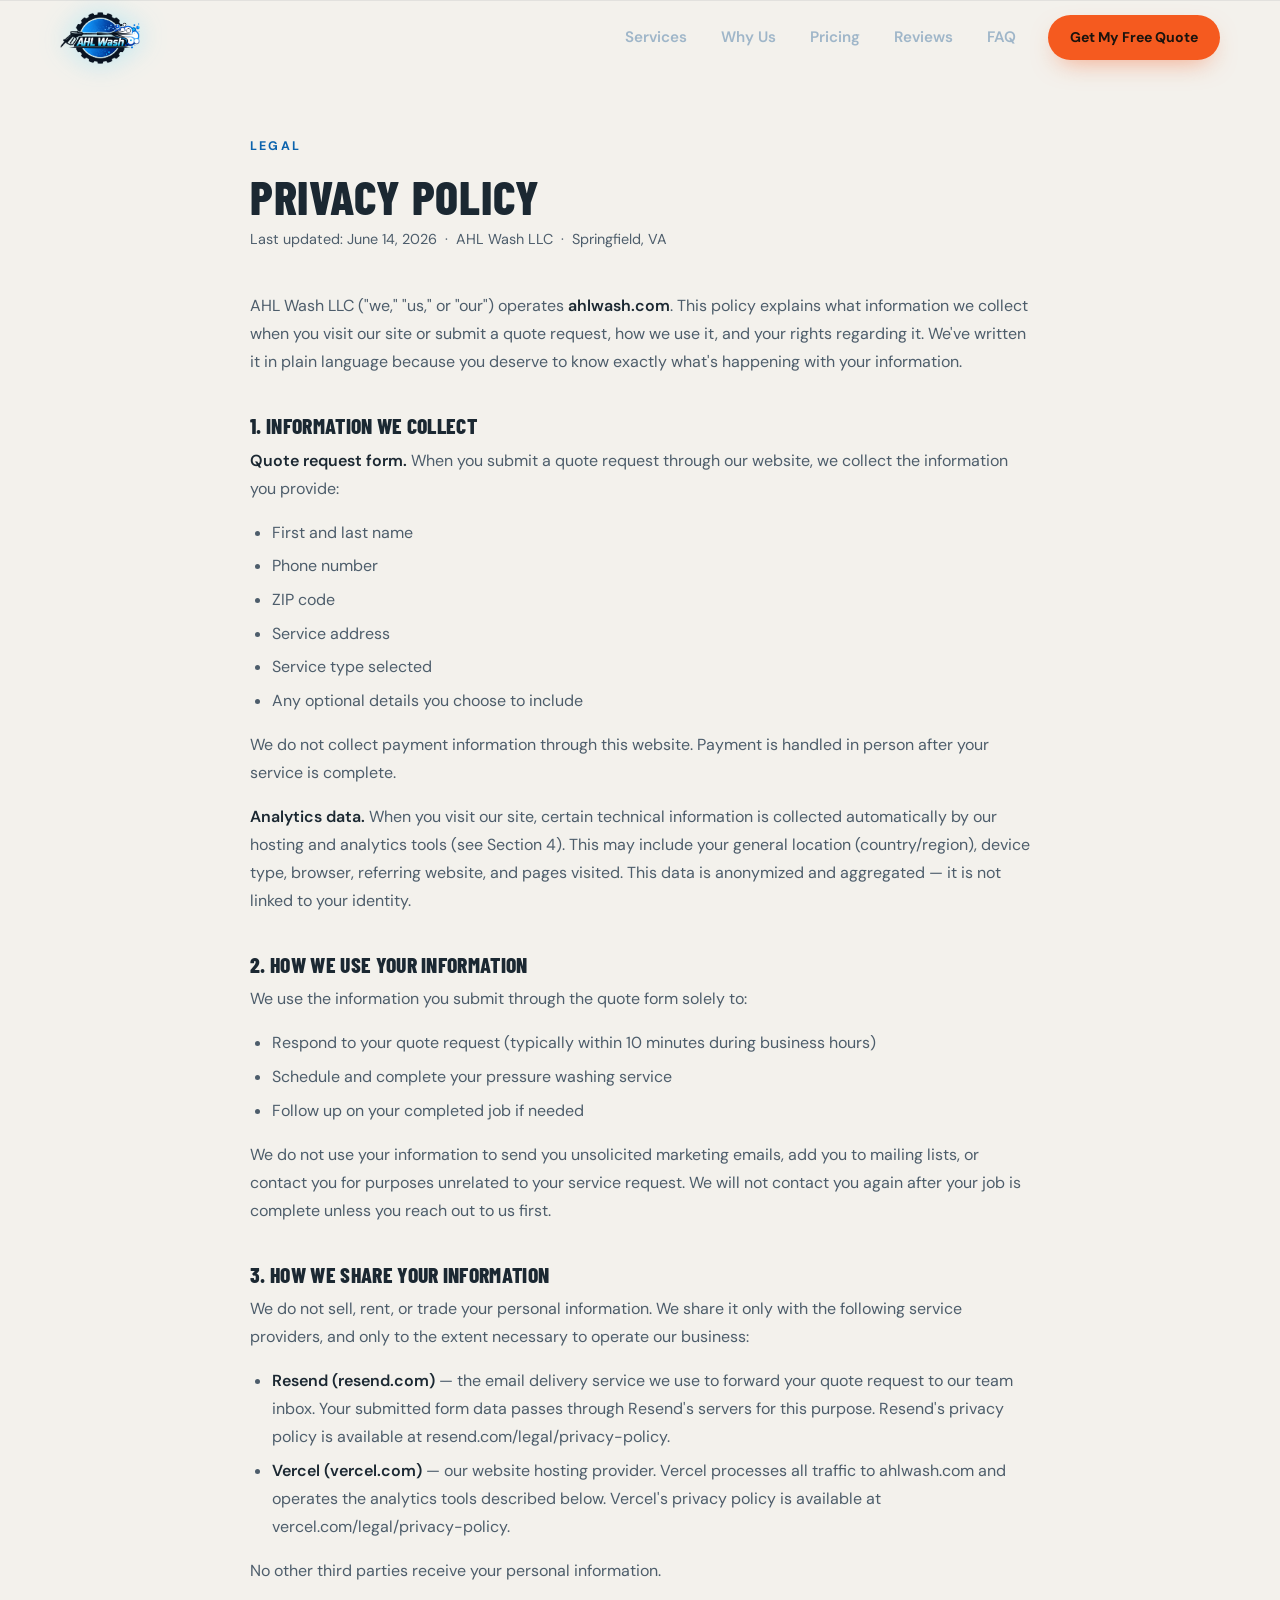
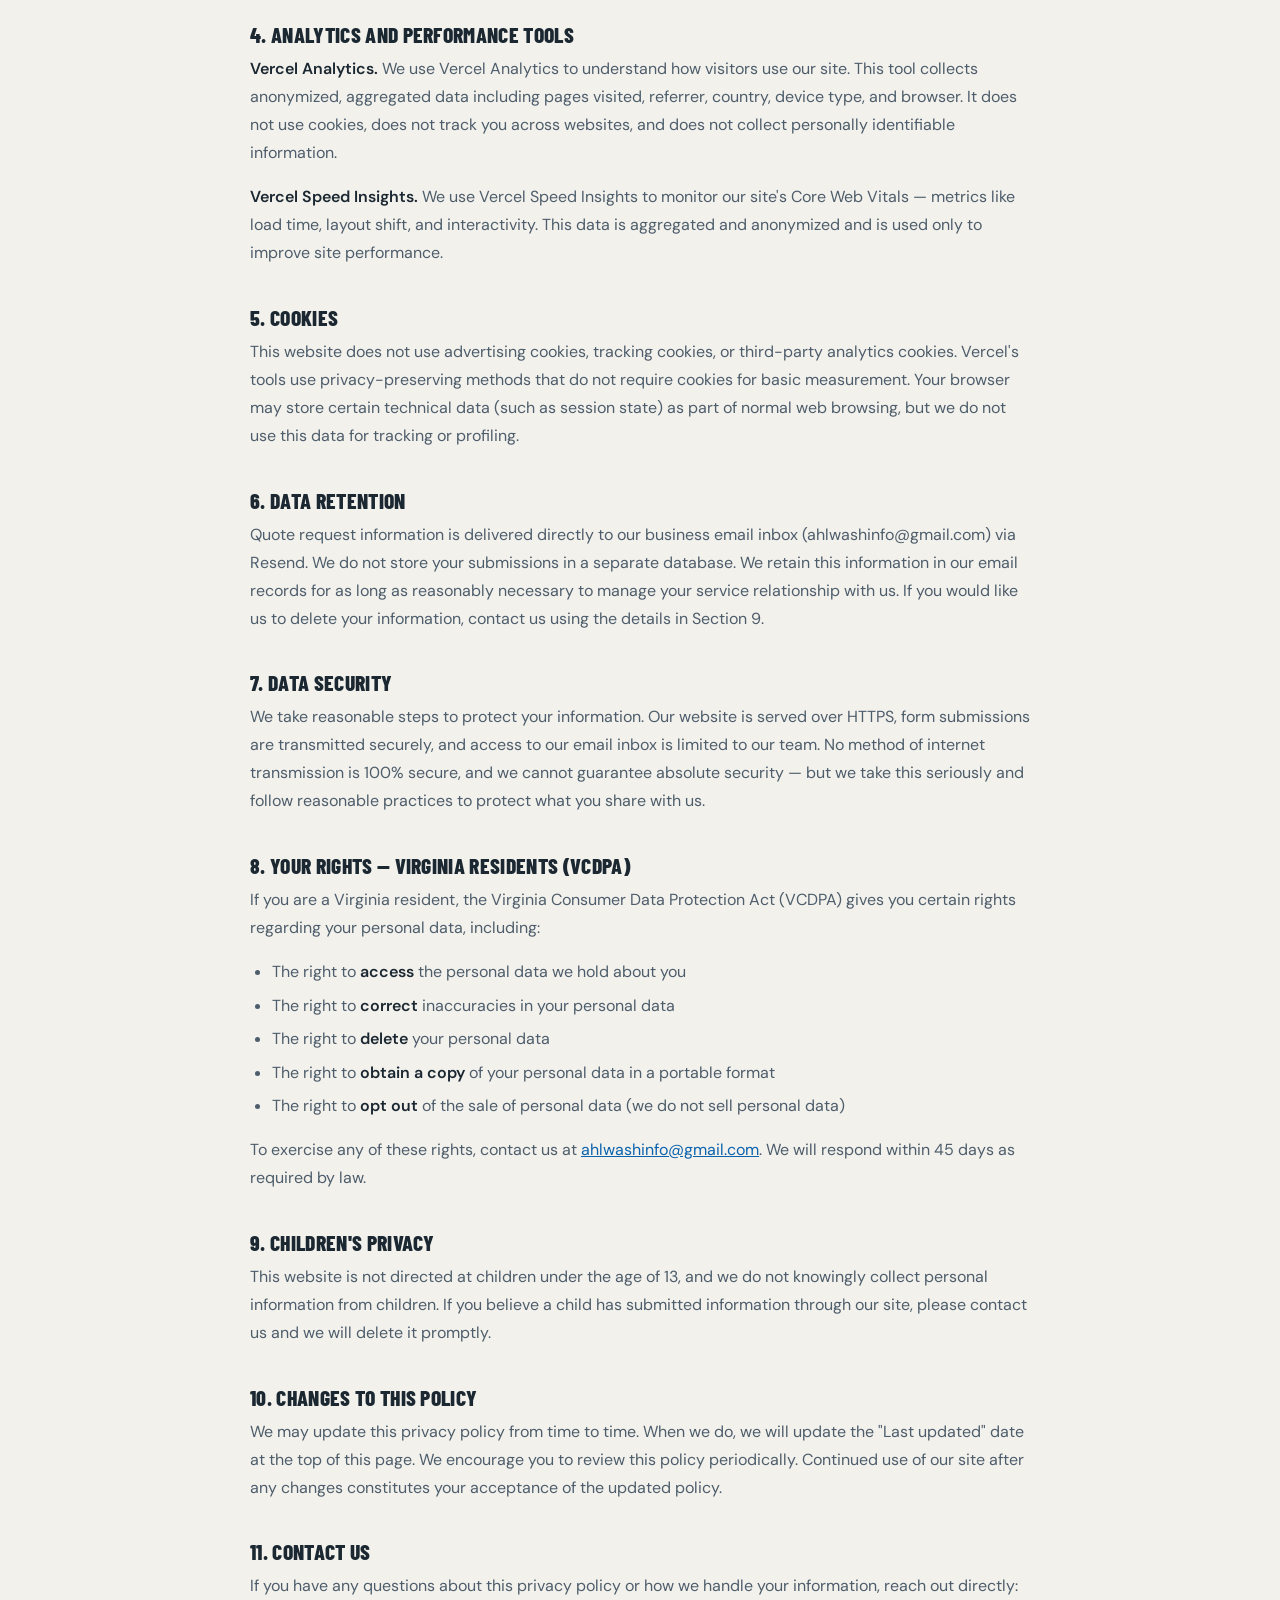
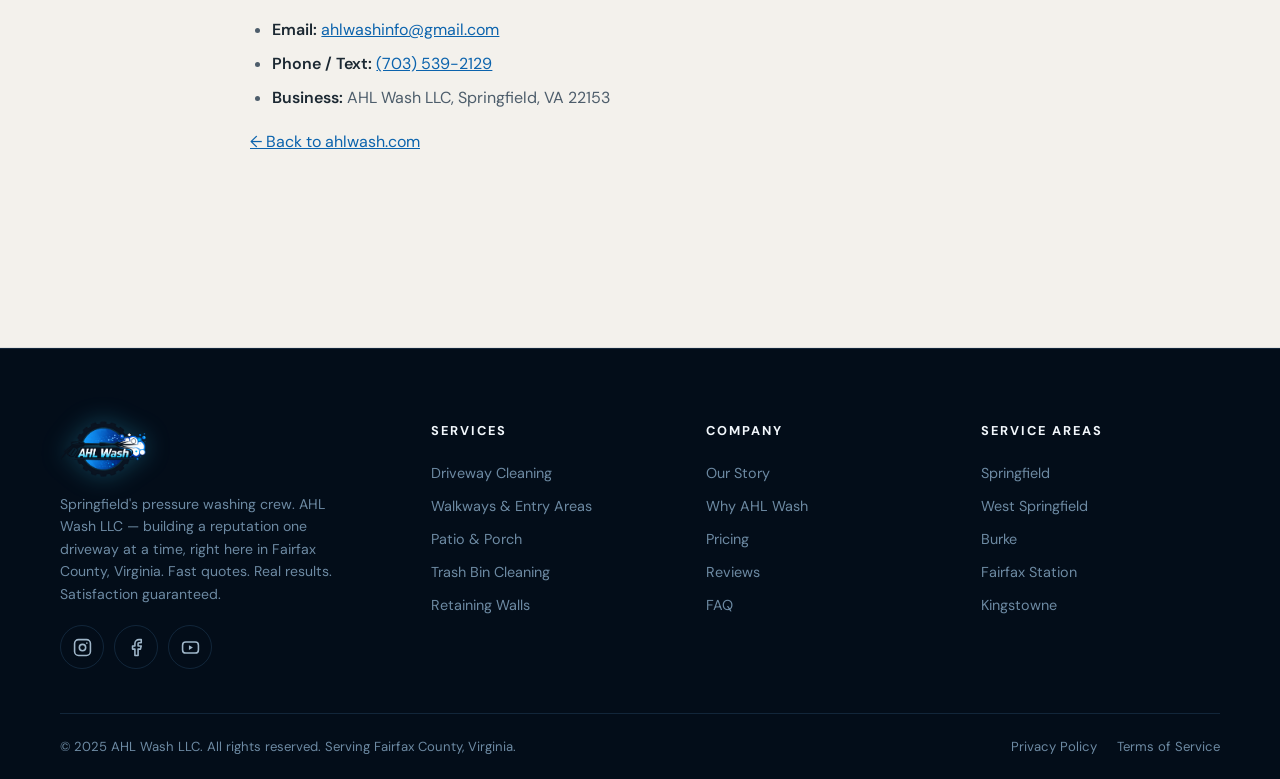
==== commit 687a37fa: "Fix: wire up real social links, remove dead TikTok placeholder - Instagram, Facebook, YouTube now li" ====
--- a/privacy.html
+++ b/privacy.html
@@ -137,16 +137,13 @@
       </a>
       <p>Springfield's pressure washing crew. AHL Wash LLC — building a reputation one driveway at a time, right here in Fairfax County, Virginia. Fast quotes. Real results. Satisfaction guaranteed.</p>
       <div class="socials">
-        <a href="https://instagram.com/ahlwash" aria-label="Instagram" target="_blank" rel="noopener">
+        <a href="https://www.instagram.com/ahlwash/" aria-label="Instagram" target="_blank" rel="noopener">
           <svg viewBox="0 0 24 24" aria-hidden="true"><rect x="2" y="2" width="20" height="20" rx="5"/><circle cx="12" cy="12" r="4"/><circle cx="17.5" cy="6.5" r="1" fill="currentColor" stroke="none"/></svg>
         </a>
-        <a href="#" aria-label="TikTok" target="_blank" rel="noopener">
-          <svg viewBox="0 0 24 24" aria-hidden="true" class="fill"><path d="M19.59 6.69a4.83 4.83 0 0 1-3.77-4.25V2h-3.45v13.67a2.89 2.89 0 0 1-5.2 1.74 2.89 2.89 0 0 1 2.31-4.64 2.93 2.93 0 0 1 .88.13V9.4a6.84 6.84 0 0 0-1-.05A6.33 6.33 0 0 0 5 20.1a6.34 6.34 0 0 0 10.86-4.43v-7a8.16 8.16 0 0 0 4.77 1.52v-3.4a4.85 4.85 0 0 1-1-.1z"/></svg>
-        </a>
-        <a href="#" aria-label="Facebook" target="_blank" rel="noopener">
+        <a href="https://www.facebook.com/profile.php?id=61575581960649" aria-label="Facebook" target="_blank" rel="noopener">
           <svg viewBox="0 0 24 24" aria-hidden="true"><path d="M18 2h-3a5 5 0 0 0-5 5v3H7v4h3v8h4v-8h3l1-4h-4V7a1 1 0 0 1 1-1h3z"/></svg>
         </a>
-        <a href="#" aria-label="YouTube" target="_blank" rel="noopener">
+        <a href="https://www.youtube.com/@AHLWash" aria-label="YouTube" target="_blank" rel="noopener">
           <svg viewBox="0 0 24 24" aria-hidden="true"><rect x="2" y="5" width="20" height="14" rx="4"/><path d="m10 9 5 3-5 3z" fill="currentColor" stroke="none"/></svg>
         </a>
       </div>
@@ -184,7 +181,7 @@
     <p>© 2025 AHL Wash LLC. All rights reserved. Serving Fairfax County, Virginia.</p>
     <div class="footer-legal">
       <a href="/privacy.html">Privacy Policy</a>
-      <a href="#">Terms of Service</a>
+      <a href="/terms.html">Terms of Service</a>
     </div>
   </div>
 </footer>
